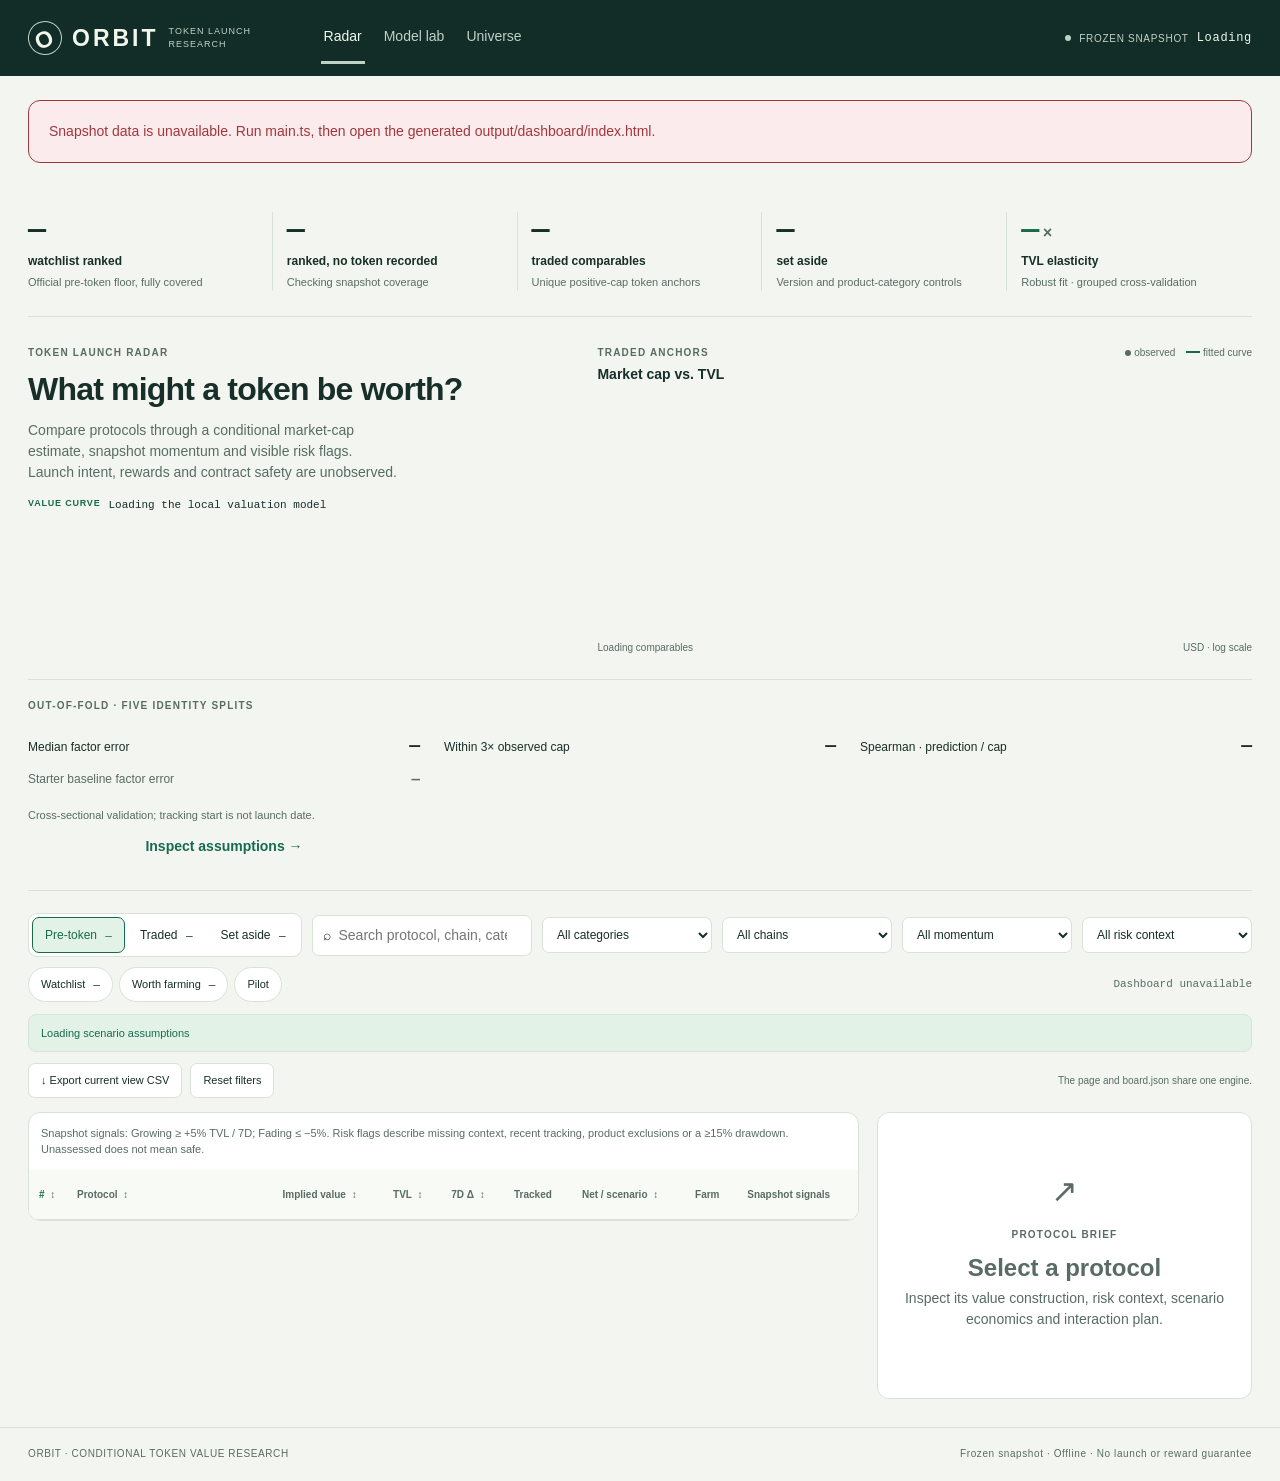
==== dashboard-built/index.html @ 159c57ff "Fix scenario links and ship complete dashboard dossiers" ====
<!doctype html><html lang=en><head><meta charset=utf-8><meta name=viewport content="width=device-width,initial-scale=1"><meta name=color-scheme content="light dark"><meta name=description content="ORBIT is an offline token launch research radar with transparent conditional valuations and snapshot signals."><title>ORBIT | Token launch radar</title><link rel=stylesheet href=app.css><link rel=stylesheet href=focus.css><script defer=defer src=../data.js></script><script defer=defer src=engine.js></script><script defer=defer src=app.js></script></head><body><a class=skip-link href=#main-content>Skip to dashboard</a><header class=topbar><a class=brand href=#board aria-label="ORBIT radar home"><span class=cb aria-hidden=true>O</span> <span>ORBIT</span> <small>TOKEN LAUNCH RESEARCH</small></a><nav class=c1d aria-label="Dashboard views"><button type=button class="c1c active" data-view=board aria-controls=board-view aria-pressed=true>Radar</button> <button type=button class=c1c data-view=model aria-controls=model-view aria-pressed=false>Model lab</button> <button type=button class=c1c data-view=universe aria-controls=universe-view aria-pressed=false>Universe</button></nav><div class=asof><span class=c14 aria-hidden=true></span> <span>FROZEN SNAPSHOT</span> <b id=asof-date>Loading</b></div></header><main id=main-content tabindex=-1><noscript><p class=c3>Enable JavaScript to explore the local snapshot. No network connection is required.</p></noscript><div id=app-error class=c3 role=alert hidden></div><section class=c18 aria-label="Snapshot summary"><div class=metric><strong id=watch-count>—</strong> <span>watchlist ranked</span> <small>Official pre-token floor, fully covered</small></div><div class=metric><strong id=rank-count>—</strong> <span>ranked, no token recorded</span> <small id=rank-sub>Checking snapshot coverage</small></div><div class=metric><strong id=trade-count>—</strong> <span>traded comparables</span> <small id=trade-sub>Unique positive-cap token anchors</small></div><div class=metric><strong id=excluded-count>—</strong> <span>set aside</span> <small>Version and product-category controls</small></div><div class="metric metric-model"><strong><span class=c0 id=elasticity>—</span><span class=c19>×</span></strong> <span>TVL elasticity</span> <small>Robust fit · grouped cross-validation</small></div></section><section class=c15 aria-labelledby=radar-title><div class=c16><span class=eyebrow>TOKEN LAUNCH RADAR</span><h1 id=radar-title>What might a token be worth?</h1><p>Compare protocols through a conditional market-cap estimate, snapshot momentum and visible risk flags. Launch intent, rewards and contract safety are unobserved.</p><div class=c11><span class=c12>VALUE CURVE</span> <code id=formula>Loading the local valuation model</code></div></div><figure class=ce style=margin:0 aria-labelledby=chart-title><figcaption class=cc><div><span class=eyebrow>TRADED ANCHORS</span><strong id=chart-title>Market cap vs. TVL</strong></div><span class=cd><i aria-hidden=true></i>observed <b aria-hidden=true></b>fitted curve</span></figcaption><canvas id=model-chart width=760 height=280 role=img aria-label="Observed market caps versus TVL, fitted curve and cross-fitted residual band, on logarithmic axes" aria-describedby=fit-sample>Market-cap and TVL data are also available in the Universe table. Model coefficients and validation metrics appear in Model lab.</canvas><div class=c6><span id=fit-sample>Loading comparables</span><span>USD · log scale</span></div></figure><div class=cv><span class=eyebrow>OUT-OF-FOLD · FIVE IDENTITY SPLITS</span><div class=cw><span>Median factor error</span><strong id=cv-error>—</strong></div><div class=cw><span>Within 3× observed cap</span><strong id=cv-within>—</strong></div><div class=cw><span>Spearman · prediction / cap</span><strong id=cv-rank>—</strong></div><div class=cx aria-hidden=true></div><div class="cw baseline"><span>Starter baseline factor error</span><strong id=baseline-error>—</strong></div><p class=cu id=recent-note>Cross-sectional validation; tracking start is not launch date.</p><button type=button class=c1y data-view=model>Inspect assumptions <span aria-hidden=true>→</span></button></div></section><section class=controls id=controls aria-label="Filter and sort protocols"><div class=c1w role=group aria-label="Protocol status"><button type=button class="seg active" data-status=Ranked aria-pressed=true>Pre-token <span id=pre-tab-count>—</span></button> <button type=button class=seg data-status=Traded aria-pressed=false>Traded <span id=traded-tab-count>—</span></button> <button type=button class=seg data-status="Set aside" aria-pressed=false>Set aside <span id=aside-tab-count>—</span></button></div><label class=c1p><span aria-hidden=true>⌕</span><span class=c1v>Search protocol, chain or category</span> <input id=search type=search placeholder="Search protocol, chain, category" autocomplete=off></label> <label class=c1r><span class=c1v>Category</span><select id=category-filter><option value="">All categories</option></select></label> <label class=c1r><span class=c1v>Chain</span><select id=chain-filter><option value="">All chains</option></select></label> <label class=c1r><span class=c1v>TVL momentum</span><select id=momentum-filter><option value="">All momentum</option><option>Growing</option><option>Steady</option><option>Fading</option><option>Unknown</option></select></label> <label class=c1r><span class=c1v>Snapshot risk context</span><select id=risk-filter><option value="">All risk context</option><option>Elevated</option><option>Caution</option><option>Unassessed</option></select></label><div class=c1h role=group aria-label="Scenario quick filters"><button type=button class=cz data-quick=watch aria-pressed=false>Watchlist <span id=watch-filter-count>—</span></button> <button type=button class=cz data-quick=worth aria-pressed=false>Worth farming <span id=worth-count>—</span></button> <button type=button class=cz data-quick=pilot aria-pressed=false>Pilot</button></div><label class=c1a>Sort by <select id=mobile-sort><option value=rank:1>Rank</option><option value=name:1>Name A–Z</option><option value=name:-1>Name Z–A</option><option value=implied_value_usd:-1>Value: highest</option><option value=implied_value_usd:1>Value: lowest</option><option value=tvl_usd:-1>TVL: highest</option><option value=tvl_usd:1>TVL: lowest</option><option value=change_7d:-1>7D change: highest</option><option value=change_7d:1>7D change: lowest</option><option value=net:-1>Scenario net: highest</option><option value=net:1>Scenario net: lowest</option></select></label> <span class=c1m id=result-count role=status aria-live=polite>Loading protocols</span></section><p class=c1o id=scenario-notice>Loading scenario assumptions</p><div class=ca id=board-tools><button type=button id=csv-export>↓ Export current view CSV</button> <button type=button id=reset-filters>Reset filters</button> <span id=match-indicator>The page and board.json share one engine.</span></div><section class=c9 id=board-view aria-label="Token radar and protocol details"><div class=c1x><table id=protocol-table aria-describedby=signal-key><caption id=signal-key>Snapshot signals: Growing ≥ +5% TVL / 7D; Fading ≤ −5%. Risk flags describe missing context, recent tracking, product exclusions or a ≥15% drawdown. Unassessed does not mean safe.</caption><thead><tr><th scope=col class=c1i aria-sort=ascending><button type=button data-sort=rank># <span aria-hidden=true>↕</span></button></th><th scope=col class=c1e><button type=button data-sort=name>Protocol <span aria-hidden=true>↕</span></button></th><th scope=col><button type=button data-sort=implied_value_usd><span id=value-label>Implied value</span> <span aria-hidden=true>↕</span></button></th><th scope=col class=c7>P10 — P90</th><th scope=col><button type=button data-sort=tvl_usd>TVL <span aria-hidden=true>↕</span></button></th><th scope=col><button type=button data-sort=change_7d>7D Δ <span aria-hidden=true>↕</span></button></th><th scope=col class=c2>Tracked</th><th scope=col class=net-col><button type=button data-sort=net>Net / scenario <span aria-hidden=true>↕</span></button></th><th scope=col>Farm</th><th scope=col>Snapshot signals</th></tr></thead><tbody id=protocol-rows></tbody></table><p class=ct id=empty-state hidden>No protocols match these filters. Use Reset filters to see this status again.</p></div><aside class=co id=detail-panel aria-label="Protocol details" tabindex=-1><div class=cl><span class=cm aria-hidden=true>↗</span><span class=eyebrow>PROTOCOL BRIEF</span><h2>Select a protocol</h2><p>Inspect its value construction, risk context, scenario economics and interaction plan.</p></div></aside></section><section class=c1l id=model-view aria-labelledby=model-title hidden><div class=c1q><div><span class=eyebrow>MODEL LAB · ORBIT 1.1</span><h2 id=model-title>A transparent conditional value curve.</h2><p>One robust Huber fit of log market cap against log TVL, trained on unique positive-cap comparables. Growth and tracking age are visible heuristics. The snapshot supplies no measured launch probability.</p></div><div class=c1b>CONDITIONAL VALUE<br><b>LAUNCH ODDS UNOBSERVED</b></div></div><div class=c1k><article class=c1j><span class=eyebrow>FIT</span><h3 id=lab-equation>ln(cap) = α + β ln(TVL / $100M)</h3><div class=cg><span>Intercept, α</span><b id=fit-alpha>—</b></div><div class=cg><span>TVL elasticity, β</span><b id=fit-beta>—</b></div><div class=cg><span>Comparable count</span><b id=fit-n>—</b></div><div class=cg><span>Residual band · P10 / P90</span><b id=fit-band>—</b></div><p class=c10>Cross-fitted residual percentiles describe traded-token dispersion. They do not form a confidence interval for an individual future token.</p></article><article class=c1j><span class=eyebrow>GROUPED VALIDATION</span><h3>Five deterministic identity folds</h3><div class=c17><b id=lab-error>—</b><span>median multiplicative error</span></div><div class=c20 aria-label="Median error comparison; smaller is better"><div><span>Orbit 1.1</span><div class=c8 aria-hidden=true><i id=orbit-bar></i></div><b id=orbit-bar-label>—</b></div><div><span>Starter</span><div class=c8 aria-hidden=true><i id=starter-bar></i></div><b id=starter-bar-label>—</b></div></div><div class=cg><span>Within 3×</span><b id=lab-within>—</b></div><div class=cg><span>Spearman rank</span><b id=lab-rank>—</b></div><p class=c10>Identity grouping prevents the same token entering both sides of a fold. This evaluates a traded-token cross-section rather than a future-launch backtest.</p></article><article class=c1j><span class=eyebrow>NEWER TRACKING COHORT</span><h3 id=cohort-title>Loading cohort</h3><div class=c17><b id=cohort-n>—</b><span>positive-cap tokens · newer tracking</span></div><div class=ch><div><b id=cohort-error>—</b><span>median factor error</span></div><div><b id=cohort-within>—</b><span>within 3×</span></div><div><b id=cohort-rank>—</b><span>rank correlation</span></div></div><p class=c10>Training uses the earlier cohort when it has at least eight comparables; otherwise the full fit is used. Small cohorts produce unstable estimates. Tracking start is not token-launch date.</p></article><article class="c1j wide"><span class=eyebrow>READ THE EVIDENCE</span><h3>What these signals describe</h3><div class=c13><div><b>Observed</b><p>TVL, seven-day TVL change, tracking date, token record, category and chain labels at one frozen date.</p></div><div><b>Unobserved</b><p>Launch intent, allocation, fees, holders, wallet eligibility, tokenomics, security audits and historical market cap.</p></div><div><b>Selection effect</b><p>Comparables are surviving traded tokens. Their valuation dispersion cannot establish launch odds for another protocol.</p></div><div><b>Missing values</b><p>Missing dates display unknown and use 365 days for seasoning. Missing change uses neutral growth and Unknown momentum.</p></div></div></article></div></section><section class=c1l id=universe-view aria-labelledby=universe-title hidden><div class=c1q><div><span class=eyebrow>SNAPSHOT AUDIT</span><h2 id=universe-title>Every protocol has a place.</h2><p>Every snapshot row is retained with its classification reason. The official watchlist is authoritative; other versions, exchanges and excluded product categories are set aside from the pre-token ranking.</p></div><div class=c1b>FROZEN SOURCE<br><b id=universe-source>Loading snapshot</b></div></div><div class=c4 id=audit-summary></div><div class="c1x c5"><table><caption>Complete source universe. Select a row to inspect its classification.</caption><thead><tr><th scope=col>Protocol</th><th scope=col>Category</th><th scope=col>Chain</th><th scope=col>TVL</th><th scope=col>Status</th><th scope=col>Decision</th></tr></thead><tbody id=universe-rows></tbody></table></div></section></main><button type=button id=drawer-backdrop tabindex=-1 aria-label="Close protocol details" hidden></button><footer><span>ORBIT · CONDITIONAL TOKEN VALUE RESEARCH</span><span>Frozen snapshot · Offline · No launch or reward guarantee</span></footer></body></html>
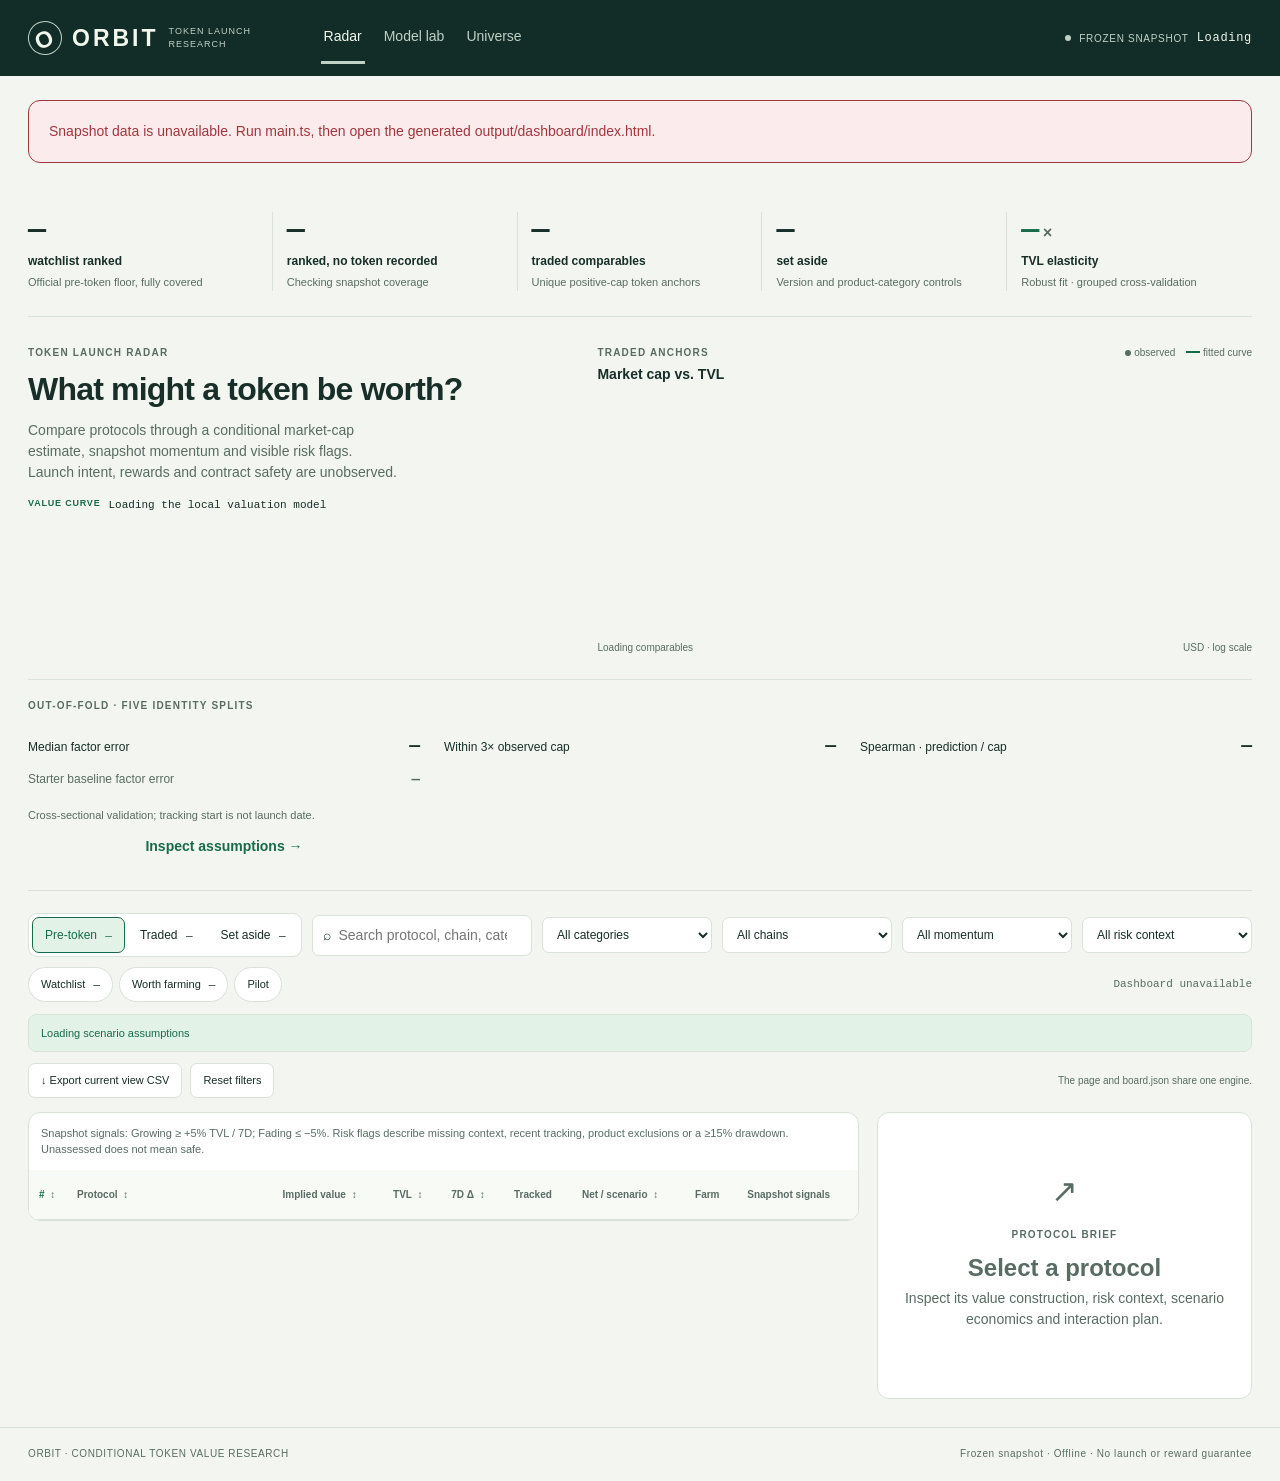
==== commit 8661d7dd: "Itemize farming plans and reconcile scenario budgets" ====
--- a/dashboard-built/index.html
+++ b/dashboard-built/index.html
@@ -1 +1 @@
-<!doctype html><html lang=en><head><meta charset=utf-8><meta name=viewport content="width=device-width,initial-scale=1"><meta name=color-scheme content="light dark"><meta name=description content="ORBIT is an offline token launch research radar with transparent conditional valuations and snapshot signals."><title>ORBIT | Token launch radar</title><link rel=stylesheet href=app.css><link rel=stylesheet href=focus.css><script defer=defer src=../data.js></script><script defer=defer src=engine.js></script><script defer=defer src=app.js></script></head><body><a class=skip-link href=#main-content>Skip to dashboard</a><header class=topbar><a class=brand href=#board aria-label="ORBIT radar home"><span class=cb aria-hidden=true>O</span> <span>ORBIT</span> <small>TOKEN LAUNCH RESEARCH</small></a><nav class=c1d aria-label="Dashboard views"><button type=button class="c1c active" data-view=board aria-controls=board-view aria-pressed=true>Radar</button> <button type=button class=c1c data-view=model aria-controls=model-view aria-pressed=false>Model lab</button> <button type=button class=c1c data-view=universe aria-controls=universe-view aria-pressed=false>Universe</button></nav><div class=asof><span class=c14 aria-hidden=true></span> <span>FROZEN SNAPSHOT</span> <b id=asof-date>Loading</b></div></header><main id=main-content tabindex=-1><noscript><p class=c3>Enable JavaScript to explore the local snapshot. No network connection is required.</p></noscript><div id=app-error class=c3 role=alert hidden></div><section class=c18 aria-label="Snapshot summary"><div class=metric><strong id=watch-count>—</strong> <span>watchlist ranked</span> <small>Official pre-token floor, fully covered</small></div><div class=metric><strong id=rank-count>—</strong> <span>ranked, no token recorded</span> <small id=rank-sub>Checking snapshot coverage</small></div><div class=metric><strong id=trade-count>—</strong> <span>traded comparables</span> <small id=trade-sub>Unique positive-cap token anchors</small></div><div class=metric><strong id=excluded-count>—</strong> <span>set aside</span> <small>Version and product-category controls</small></div><div class="metric metric-model"><strong><span class=c0 id=elasticity>—</span><span class=c19>×</span></strong> <span>TVL elasticity</span> <small>Robust fit · grouped cross-validation</small></div></section><section class=c15 aria-labelledby=radar-title><div class=c16><span class=eyebrow>TOKEN LAUNCH RADAR</span><h1 id=radar-title>What might a token be worth?</h1><p>Compare protocols through a conditional market-cap estimate, snapshot momentum and visible risk flags. Launch intent, rewards and contract safety are unobserved.</p><div class=c11><span class=c12>VALUE CURVE</span> <code id=formula>Loading the local valuation model</code></div></div><figure class=ce style=margin:0 aria-labelledby=chart-title><figcaption class=cc><div><span class=eyebrow>TRADED ANCHORS</span><strong id=chart-title>Market cap vs. TVL</strong></div><span class=cd><i aria-hidden=true></i>observed <b aria-hidden=true></b>fitted curve</span></figcaption><canvas id=model-chart width=760 height=280 role=img aria-label="Observed market caps versus TVL, fitted curve and cross-fitted residual band, on logarithmic axes" aria-describedby=fit-sample>Market-cap and TVL data are also available in the Universe table. Model coefficients and validation metrics appear in Model lab.</canvas><div class=c6><span id=fit-sample>Loading comparables</span><span>USD · log scale</span></div></figure><div class=cv><span class=eyebrow>OUT-OF-FOLD · FIVE IDENTITY SPLITS</span><div class=cw><span>Median factor error</span><strong id=cv-error>—</strong></div><div class=cw><span>Within 3× observed cap</span><strong id=cv-within>—</strong></div><div class=cw><span>Spearman · prediction / cap</span><strong id=cv-rank>—</strong></div><div class=cx aria-hidden=true></div><div class="cw baseline"><span>Starter baseline factor error</span><strong id=baseline-error>—</strong></div><p class=cu id=recent-note>Cross-sectional validation; tracking start is not launch date.</p><button type=button class=c1y data-view=model>Inspect assumptions <span aria-hidden=true>→</span></button></div></section><section class=controls id=controls aria-label="Filter and sort protocols"><div class=c1w role=group aria-label="Protocol status"><button type=button class="seg active" data-status=Ranked aria-pressed=true>Pre-token <span id=pre-tab-count>—</span></button> <button type=button class=seg data-status=Traded aria-pressed=false>Traded <span id=traded-tab-count>—</span></button> <button type=button class=seg data-status="Set aside" aria-pressed=false>Set aside <span id=aside-tab-count>—</span></button></div><label class=c1p><span aria-hidden=true>⌕</span><span class=c1v>Search protocol, chain or category</span> <input id=search type=search placeholder="Search protocol, chain, category" autocomplete=off></label> <label class=c1r><span class=c1v>Category</span><select id=category-filter><option value="">All categories</option></select></label> <label class=c1r><span class=c1v>Chain</span><select id=chain-filter><option value="">All chains</option></select></label> <label class=c1r><span class=c1v>TVL momentum</span><select id=momentum-filter><option value="">All momentum</option><option>Growing</option><option>Steady</option><option>Fading</option><option>Unknown</option></select></label> <label class=c1r><span class=c1v>Snapshot risk context</span><select id=risk-filter><option value="">All risk context</option><option>Elevated</option><option>Caution</option><option>Unassessed</option></select></label><div class=c1h role=group aria-label="Scenario quick filters"><button type=button class=cz data-quick=watch aria-pressed=false>Watchlist <span id=watch-filter-count>—</span></button> <button type=button class=cz data-quick=worth aria-pressed=false>Worth farming <span id=worth-count>—</span></button> <button type=button class=cz data-quick=pilot aria-pressed=false>Pilot</button></div><label class=c1a>Sort by <select id=mobile-sort><option value=rank:1>Rank</option><option value=name:1>Name A–Z</option><option value=name:-1>Name Z–A</option><option value=implied_value_usd:-1>Value: highest</option><option value=implied_value_usd:1>Value: lowest</option><option value=tvl_usd:-1>TVL: highest</option><option value=tvl_usd:1>TVL: lowest</option><option value=change_7d:-1>7D change: highest</option><option value=change_7d:1>7D change: lowest</option><option value=net:-1>Scenario net: highest</option><option value=net:1>Scenario net: lowest</option></select></label> <span class=c1m id=result-count role=status aria-live=polite>Loading protocols</span></section><p class=c1o id=scenario-notice>Loading scenario assumptions</p><div class=ca id=board-tools><button type=button id=csv-export>↓ Export current view CSV</button> <button type=button id=reset-filters>Reset filters</button> <span id=match-indicator>The page and board.json share one engine.</span></div><section class=c9 id=board-view aria-label="Token radar and protocol details"><div class=c1x><table id=protocol-table aria-describedby=signal-key><caption id=signal-key>Snapshot signals: Growing ≥ +5% TVL / 7D; Fading ≤ −5%. Risk flags describe missing context, recent tracking, product exclusions or a ≥15% drawdown. Unassessed does not mean safe.</caption><thead><tr><th scope=col class=c1i aria-sort=ascending><button type=button data-sort=rank># <span aria-hidden=true>↕</span></button></th><th scope=col class=c1e><button type=button data-sort=name>Protocol <span aria-hidden=true>↕</span></button></th><th scope=col><button type=button data-sort=implied_value_usd><span id=value-label>Implied value</span> <span aria-hidden=true>↕</span></button></th><th scope=col class=c7>P10 — P90</th><th scope=col><button type=button data-sort=tvl_usd>TVL <span aria-hidden=true>↕</span></button></th><th scope=col><button type=button data-sort=change_7d>7D Δ <span aria-hidden=true>↕</span></button></th><th scope=col class=c2>Tracked</th><th scope=col class=net-col><button type=button data-sort=net>Net / scenario <span aria-hidden=true>↕</span></button></th><th scope=col>Farm</th><th scope=col>Snapshot signals</th></tr></thead><tbody id=protocol-rows></tbody></table><p class=ct id=empty-state hidden>No protocols match these filters. Use Reset filters to see this status again.</p></div><aside class=co id=detail-panel aria-label="Protocol details" tabindex=-1><div class=cl><span class=cm aria-hidden=true>↗</span><span class=eyebrow>PROTOCOL BRIEF</span><h2>Select a protocol</h2><p>Inspect its value construction, risk context, scenario economics and interaction plan.</p></div></aside></section><section class=c1l id=model-view aria-labelledby=model-title hidden><div class=c1q><div><span class=eyebrow>MODEL LAB · ORBIT 1.1</span><h2 id=model-title>A transparent conditional value curve.</h2><p>One robust Huber fit of log market cap against log TVL, trained on unique positive-cap comparables. Growth and tracking age are visible heuristics. The snapshot supplies no measured launch probability.</p></div><div class=c1b>CONDITIONAL VALUE<br><b>LAUNCH ODDS UNOBSERVED</b></div></div><div class=c1k><article class=c1j><span class=eyebrow>FIT</span><h3 id=lab-equation>ln(cap) = α + β ln(TVL / $100M)</h3><div class=cg><span>Intercept, α</span><b id=fit-alpha>—</b></div><div class=cg><span>TVL elasticity, β</span><b id=fit-beta>—</b></div><div class=cg><span>Comparable count</span><b id=fit-n>—</b></div><div class=cg><span>Residual band · P10 / P90</span><b id=fit-band>—</b></div><p class=c10>Cross-fitted residual percentiles describe traded-token dispersion. They do not form a confidence interval for an individual future token.</p></article><article class=c1j><span class=eyebrow>GROUPED VALIDATION</span><h3>Five deterministic identity folds</h3><div class=c17><b id=lab-error>—</b><span>median multiplicative error</span></div><div class=c20 aria-label="Median error comparison; smaller is better"><div><span>Orbit 1.1</span><div class=c8 aria-hidden=true><i id=orbit-bar></i></div><b id=orbit-bar-label>—</b></div><div><span>Starter</span><div class=c8 aria-hidden=true><i id=starter-bar></i></div><b id=starter-bar-label>—</b></div></div><div class=cg><span>Within 3×</span><b id=lab-within>—</b></div><div class=cg><span>Spearman rank</span><b id=lab-rank>—</b></div><p class=c10>Identity grouping prevents the same token entering both sides of a fold. This evaluates a traded-token cross-section rather than a future-launch backtest.</p></article><article class=c1j><span class=eyebrow>NEWER TRACKING COHORT</span><h3 id=cohort-title>Loading cohort</h3><div class=c17><b id=cohort-n>—</b><span>positive-cap tokens · newer tracking</span></div><div class=ch><div><b id=cohort-error>—</b><span>median factor error</span></div><div><b id=cohort-within>—</b><span>within 3×</span></div><div><b id=cohort-rank>—</b><span>rank correlation</span></div></div><p class=c10>Training uses the earlier cohort when it has at least eight comparables; otherwise the full fit is used. Small cohorts produce unstable estimates. Tracking start is not token-launch date.</p></article><article class="c1j wide"><span class=eyebrow>READ THE EVIDENCE</span><h3>What these signals describe</h3><div class=c13><div><b>Observed</b><p>TVL, seven-day TVL change, tracking date, token record, category and chain labels at one frozen date.</p></div><div><b>Unobserved</b><p>Launch intent, allocation, fees, holders, wallet eligibility, tokenomics, security audits and historical market cap.</p></div><div><b>Selection effect</b><p>Comparables are surviving traded tokens. Their valuation dispersion cannot establish launch odds for another protocol.</p></div><div><b>Missing values</b><p>Missing dates display unknown and use 365 days for seasoning. Missing change uses neutral growth and Unknown momentum.</p></div></div></article></div></section><section class=c1l id=universe-view aria-labelledby=universe-title hidden><div class=c1q><div><span class=eyebrow>SNAPSHOT AUDIT</span><h2 id=universe-title>Every protocol has a place.</h2><p>Every snapshot row is retained with its classification reason. The official watchlist is authoritative; other versions, exchanges and excluded product categories are set aside from the pre-token ranking.</p></div><div class=c1b>FROZEN SOURCE<br><b id=universe-source>Loading snapshot</b></div></div><div class=c4 id=audit-summary></div><div class="c1x c5"><table><caption>Complete source universe. Select a row to inspect its classification.</caption><thead><tr><th scope=col>Protocol</th><th scope=col>Category</th><th scope=col>Chain</th><th scope=col>TVL</th><th scope=col>Status</th><th scope=col>Decision</th></tr></thead><tbody id=universe-rows></tbody></table></div></section></main><button type=button id=drawer-backdrop tabindex=-1 aria-label="Close protocol details" hidden></button><footer><span>ORBIT · CONDITIONAL TOKEN VALUE RESEARCH</span><span>Frozen snapshot · Offline · No launch or reward guarantee</span></footer></body></html>+<!doctype html><html lang=en><head><meta charset=utf-8><meta name=viewport content="width=device-width,initial-scale=1"><meta name=color-scheme content="light dark"><meta name=description content="ORBIT is an offline token launch research radar with transparent conditional valuations and snapshot signals."><title>ORBIT | Token launch radar</title><link rel=stylesheet href=app.css><link rel=stylesheet href=focus.css><script defer=defer src=../data.js></script><script defer=defer src=engine.js></script><script defer=defer src=app.js></script></head><body><a class=skip-link href=#main-content>Skip to dashboard</a><header class=aD><a class=o href=#board aria-label="ORBIT radar home"><span class=p aria-hidden=true>O</span> <span>ORBIT</span> <small>TOKEN LAUNCH RESEARCH</small></a><nav class=af aria-label="Dashboard views"><button type=button class="ad active" data-view=board aria-controls=board-view aria-pressed=true>Radar</button> <button type=button class=ad data-view=model aria-controls=model-view aria-pressed=false>Model lab</button> <button type=button class=ad data-view=universe aria-controls=universe-view aria-pressed=false>Universe</button></nav><div class=e><span class=U aria-hidden=true></span> <span>FROZEN SNAPSHOT</span> <b id=asof-date>Loading</b></div></header><main id=main-content tabindex=-1><noscript><p class=d>Enable JavaScript to explore the local snapshot. No network connection is required.</p></noscript><div id=app-error class=d role=alert hidden></div><section class=Z aria-label="Snapshot summary"><div class=X><strong id=watch-count>—</strong> <span>watchlist ranked</span> <small>Official pre-token floor, fully covered</small></div><div class=X><strong id=rank-count>—</strong> <span>ranked, no token recorded</span> <small id=rank-sub>Checking snapshot coverage</small></div><div class=X><strong id=trade-count>—</strong> <span>traded comparables</span> <small id=trade-sub>Unique positive-cap token anchors</small></div><div class=X><strong id=excluded-count>—</strong> <span>set aside</span> <small>Version and product-category controls</small></div><div class="X metric-model"><strong><span class=a id=elasticity>—</span><span class=aa>×</span></strong> <span>TVL elasticity</span> <small>Robust fit · grouped cross-validation</small></div></section><section class=V aria-labelledby=radar-title><div class=W><span class=N>TOKEN LAUNCH RADAR</span><h1 id=radar-title>What might a token be worth?</h1><p>Compare protocols through a conditional market-cap estimate, snapshot momentum and visible risk flags. Launch intent, rewards and contract safety are unobserved.</p><div class=R><span class=S>VALUE CURVE</span> <code id=formula>Loading the local valuation model</code></div></div><figure class=s style=margin:0 aria-labelledby=chart-title><figcaption class=q><div><span class=N>TRADED ANCHORS</span><strong id=chart-title>Market cap vs. TVL</strong></div><span class=r><i aria-hidden=true></i>observed <b aria-hidden=true></b>fitted curve</span></figcaption><canvas id=model-chart width=760 height=280 role=img aria-label="Observed market caps versus TVL, fitted curve and cross-fitted residual band, on logarithmic axes" aria-describedby=fit-sample>Market-cap and TVL data are also available in the Universe table. Model coefficients and validation metrics appear in Model lab.</canvas><div class=h><span id=fit-sample>Loading comparables</span><span>USD · log scale</span></div></figure><div class=K><span class=N>OUT-OF-FOLD · FIVE IDENTITY SPLITS</span><div class=L><span>Median factor error</span><strong id=cv-error>—</strong></div><div class=L><span>Within 3× observed cap</span><strong id=cv-within>—</strong></div><div class=L><span>Spearman · prediction / cap</span><strong id=cv-rank>—</strong></div><div class=M aria-hidden=true></div><div class="L l"><span>Starter baseline factor error</span><strong id=baseline-error>—</strong></div><p class=J id=recent-note>Cross-sectional validation; tracking start is not launch date.</p><button type=button class=aB data-view=model>Inspect assumptions <span aria-hidden=true>→</span></button></div></section><section class=w id=controls aria-label="Filter and sort protocols"><div class=az role=group aria-label="Protocol status"><button type=button class="at active" data-status=Ranked aria-pressed=true>Pre-token <span id=pre-tab-count>—</span></button> <button type=button class=at data-status=Traded aria-pressed=false>Traded <span id=traded-tab-count>—</span></button> <button type=button class=at data-status="Set aside" aria-pressed=false>Set aside <span id=aside-tab-count>—</span></button></div><label class=ar><span aria-hidden=true>⌕</span><span class=ay>Search protocol, chain or category</span> <input id=search type=search placeholder="Search protocol, chain, category" autocomplete=off></label> <label class=au><span class=ay>Category</span><select id=category-filter><option value="">All categories</option></select></label> <label class=au><span class=ay>Chain</span><select id=chain-filter><option value="">All chains</option></select></label> <label class=au><span class=ay>TVL momentum</span><select id=momentum-filter><option value="">All momentum</option><option>Growing</option><option>Steady</option><option>Fading</option><option>Unknown</option></select></label> <label class=au><span class=ay>Snapshot risk context</span><select id=risk-filter><option value="">All risk context</option><option>Elevated</option><option>Caution</option><option>Unassessed</option></select></label><div class=aj role=group aria-label="Scenario quick filters"><button type=button class=P data-quick=watch aria-pressed=false>Watchlist <span id=watch-filter-count>—</span></button> <button type=button class=P data-quick=worth aria-pressed=false>Worth farming <span id=worth-count>—</span></button> <button type=button class=P data-quick=pilot aria-pressed=false>Pilot</button></div><label class=ab>Sort by <select id=mobile-sort><option value=rank:1>Rank</option><option value=name:1>Name A–Z</option><option value=name:-1>Name Z–A</option><option value=implied_value_usd:-1>Value: highest</option><option value=implied_value_usd:1>Value: lowest</option><option value=tvl_usd:-1>TVL: highest</option><option value=tvl_usd:1>TVL: lowest</option><option value=change_7d:-1>7D change: highest</option><option value=change_7d:1>7D change: lowest</option><option value=net:-1>Scenario net: highest</option><option value=net:1>Scenario net: lowest</option></select></label> <span class=ao id=result-count role=status aria-live=polite>Loading protocols</span></section><p class=aq id=scenario-notice>Loading scenario assumptions</p><div class=n id=board-tools><button type=button id=csv-export>↓ Export current view CSV</button> <button type=button id=reset-filters>Reset filters</button> <span id=match-indicator>The page and board.json share one engine.</span></div><section class=m id=board-view aria-label="Token radar and protocol details"><div class=aA><table id=protocol-table aria-describedby=signal-key><caption id=signal-key>Snapshot signals: Growing ≥ +5% TVL / 7D; Fading ≤ −5%. Risk flags describe missing context, recent tracking, product exclusions or a ≥15% drawdown. Unassessed does not mean safe.</caption><thead><tr><th scope=col class=ak aria-sort=ascending><button type=button data-sort=rank># <span aria-hidden=true>↕</span></button></th><th scope=col class=ag><button type=button data-sort=name>Protocol <span aria-hidden=true>↕</span></button></th><th scope=col><button type=button data-sort=implied_value_usd><span id=value-label>Implied value</span> <span aria-hidden=true>↕</span></button></th><th scope=col class=j>P10 — P90</th><th scope=col><button type=button data-sort=tvl_usd>TVL <span aria-hidden=true>↕</span></button></th><th scope=col><button type=button data-sort=change_7d>7D Δ <span aria-hidden=true>↕</span></button></th><th scope=col class=c>Tracked</th><th scope=col class=net-col><button type=button data-sort=net>Net / scenario <span aria-hidden=true>↕</span></button></th><th scope=col>Farm</th><th scope=col>Snapshot signals</th></tr></thead><tbody id=protocol-rows></tbody></table><p class=I id=empty-state hidden>No protocols match these filters. Use Reset filters to see this status again.</p></div><aside class=D id=detail-panel aria-label="Protocol details" tabindex=-1><div class=A><span class=B aria-hidden=true>↗</span><span class=N>PROTOCOL BRIEF</span><h2>Select a protocol</h2><p>Inspect its value construction, risk context, scenario economics and interaction plan.</p></div></aside></section><section class=an id=model-view aria-labelledby=model-title hidden><div class=as><div><span class=N>MODEL LAB · ORBIT 1.1</span><h2 id=model-title>A transparent conditional value curve.</h2><p>One robust Huber fit of log market cap against log TVL, trained on unique positive-cap comparables. Growth and tracking age are visible heuristics. The snapshot supplies no measured launch probability.</p></div><div class=ac>CONDITIONAL VALUE<br><b>LAUNCH ODDS UNOBSERVED</b></div></div><div class=am><article class=al><span class=N>FIT</span><h3 id=lab-equation>ln(cap) = α + β ln(TVL / $100M)</h3><div class=u><span>Intercept, α</span><b id=fit-alpha>—</b></div><div class=u><span>TVL elasticity, β</span><b id=fit-beta>—</b></div><div class=u><span>Comparable count</span><b id=fit-n>—</b></div><div class=u><span>Residual band · P10 / P90</span><b id=fit-band>—</b></div><p class=Q>Cross-fitted residual percentiles describe traded-token dispersion. They do not form a confidence interval for an individual future token.</p></article><article class=al><span class=N>GROUPED VALIDATION</span><h3>Five deterministic identity folds</h3><div class=Y><b id=lab-error>—</b><span>median multiplicative error</span></div><div class=aE aria-label="Median error comparison; smaller is better"><div><span>Orbit 1.1</span><div class=k aria-hidden=true><i id=orbit-bar></i></div><b id=orbit-bar-label>—</b></div><div><span>Starter</span><div class=k aria-hidden=true><i id=starter-bar></i></div><b id=starter-bar-label>—</b></div></div><div class=u><span>Within 3×</span><b id=lab-within>—</b></div><div class=u><span>Spearman rank</span><b id=lab-rank>—</b></div><p class=Q>Identity grouping prevents the same token entering both sides of a fold. This evaluates a traded-token cross-section rather than a future-launch backtest.</p></article><article class=al><span class=N>NEWER TRACKING COHORT</span><h3 id=cohort-title>Loading cohort</h3><div class=Y><b id=cohort-n>—</b><span>positive-cap tokens · newer tracking</span></div><div class=v><div><b id=cohort-error>—</b><span>median factor error</span></div><div><b id=cohort-within>—</b><span>within 3×</span></div><div><b id=cohort-rank>—</b><span>rank correlation</span></div></div><p class=Q>Training uses the earlier cohort when it has at least eight comparables; otherwise the full fit is used. Small cohorts produce unstable estimates. Tracking start is not token-launch date.</p></article><article class="al aG"><span class=N>READ THE EVIDENCE</span><h3>What these signals describe</h3><div class=T><div><b>Observed</b><p>TVL, seven-day TVL change, tracking date, token record, category and chain labels at one frozen date.</p></div><div><b>Unobserved</b><p>Launch intent, allocation, fees, holders, wallet eligibility, tokenomics, security audits and historical market cap.</p></div><div><b>Selection effect</b><p>Comparables are surviving traded tokens. Their valuation dispersion cannot establish launch odds for another protocol.</p></div><div><b>Missing values</b><p>Missing dates display unknown and use 365 days for seasoning. Missing change uses neutral growth and Unknown momentum.</p></div></div></article></div></section><section class=an id=universe-view aria-labelledby=universe-title hidden><div class=as><div><span class=N>SNAPSHOT AUDIT</span><h2 id=universe-title>Every protocol has a place.</h2><p>Every snapshot row is retained with its classification reason. The official watchlist is authoritative; other versions, exchanges and excluded product categories are set aside from the pre-token ranking.</p></div><div class=ac>FROZEN SOURCE<br><b id=universe-source>Loading snapshot</b></div></div><div class=f id=audit-summary></div><div class="aA g"><table><caption>Complete source universe. Select a row to inspect its classification.</caption><thead><tr><th scope=col>Protocol</th><th scope=col>Category</th><th scope=col>Chain</th><th scope=col>TVL</th><th scope=col>Status</th><th scope=col>Decision</th></tr></thead><tbody id=universe-rows></tbody></table></div></section></main><button type=button id=drawer-backdrop tabindex=-1 aria-label="Close protocol details" hidden></button><footer><span>ORBIT · CONDITIONAL TOKEN VALUE RESEARCH</span><span>Frozen snapshot · Offline · No launch or reward guarantee</span></footer></body></html>
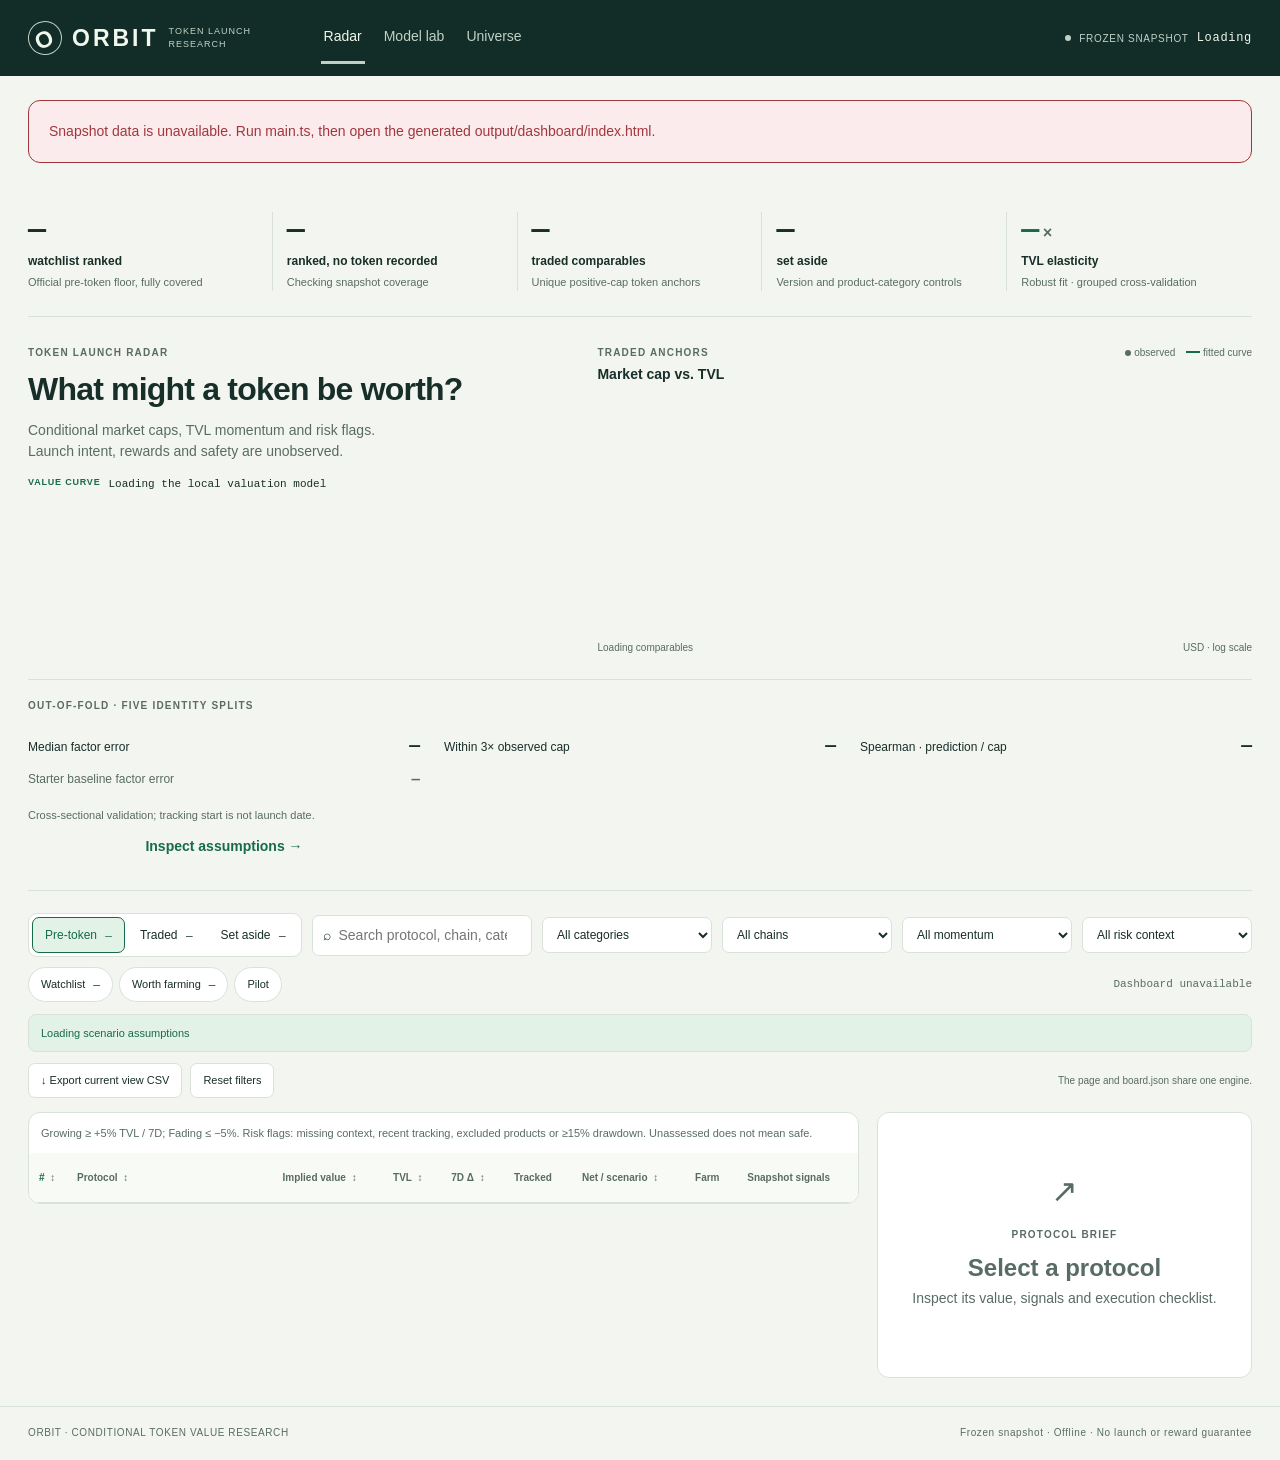
==== commit ef0e37e7: "Expose shared farming execution budgets" ====
--- a/dashboard-built/index.html
+++ b/dashboard-built/index.html
@@ -1 +1 @@
-<!doctype html><html lang=en><head><meta charset=utf-8><meta name=viewport content="width=device-width,initial-scale=1"><meta name=color-scheme content="light dark"><meta name=description content="ORBIT is an offline token launch research radar with transparent conditional valuations and snapshot signals."><title>ORBIT | Token launch radar</title><link rel=stylesheet href=app.css><link rel=stylesheet href=focus.css><script defer=defer src=../data.js></script><script defer=defer src=engine.js></script><script defer=defer src=app.js></script></head><body><a class=skip-link href=#main-content>Skip to dashboard</a><header class=aD><a class=o href=#board aria-label="ORBIT radar home"><span class=p aria-hidden=true>O</span> <span>ORBIT</span> <small>TOKEN LAUNCH RESEARCH</small></a><nav class=af aria-label="Dashboard views"><button type=button class="ad active" data-view=board aria-controls=board-view aria-pressed=true>Radar</button> <button type=button class=ad data-view=model aria-controls=model-view aria-pressed=false>Model lab</button> <button type=button class=ad data-view=universe aria-controls=universe-view aria-pressed=false>Universe</button></nav><div class=e><span class=U aria-hidden=true></span> <span>FROZEN SNAPSHOT</span> <b id=asof-date>Loading</b></div></header><main id=main-content tabindex=-1><noscript><p class=d>Enable JavaScript to explore the local snapshot. No network connection is required.</p></noscript><div id=app-error class=d role=alert hidden></div><section class=Z aria-label="Snapshot summary"><div class=X><strong id=watch-count>—</strong> <span>watchlist ranked</span> <small>Official pre-token floor, fully covered</small></div><div class=X><strong id=rank-count>—</strong> <span>ranked, no token recorded</span> <small id=rank-sub>Checking snapshot coverage</small></div><div class=X><strong id=trade-count>—</strong> <span>traded comparables</span> <small id=trade-sub>Unique positive-cap token anchors</small></div><div class=X><strong id=excluded-count>—</strong> <span>set aside</span> <small>Version and product-category controls</small></div><div class="X metric-model"><strong><span class=a id=elasticity>—</span><span class=aa>×</span></strong> <span>TVL elasticity</span> <small>Robust fit · grouped cross-validation</small></div></section><section class=V aria-labelledby=radar-title><div class=W><span class=N>TOKEN LAUNCH RADAR</span><h1 id=radar-title>What might a token be worth?</h1><p>Compare protocols through a conditional market-cap estimate, snapshot momentum and visible risk flags. Launch intent, rewards and contract safety are unobserved.</p><div class=R><span class=S>VALUE CURVE</span> <code id=formula>Loading the local valuation model</code></div></div><figure class=s style=margin:0 aria-labelledby=chart-title><figcaption class=q><div><span class=N>TRADED ANCHORS</span><strong id=chart-title>Market cap vs. TVL</strong></div><span class=r><i aria-hidden=true></i>observed <b aria-hidden=true></b>fitted curve</span></figcaption><canvas id=model-chart width=760 height=280 role=img aria-label="Observed market caps versus TVL, fitted curve and cross-fitted residual band, on logarithmic axes" aria-describedby=fit-sample>Market-cap and TVL data are also available in the Universe table. Model coefficients and validation metrics appear in Model lab.</canvas><div class=h><span id=fit-sample>Loading comparables</span><span>USD · log scale</span></div></figure><div class=K><span class=N>OUT-OF-FOLD · FIVE IDENTITY SPLITS</span><div class=L><span>Median factor error</span><strong id=cv-error>—</strong></div><div class=L><span>Within 3× observed cap</span><strong id=cv-within>—</strong></div><div class=L><span>Spearman · prediction / cap</span><strong id=cv-rank>—</strong></div><div class=M aria-hidden=true></div><div class="L l"><span>Starter baseline factor error</span><strong id=baseline-error>—</strong></div><p class=J id=recent-note>Cross-sectional validation; tracking start is not launch date.</p><button type=button class=aB data-view=model>Inspect assumptions <span aria-hidden=true>→</span></button></div></section><section class=w id=controls aria-label="Filter and sort protocols"><div class=az role=group aria-label="Protocol status"><button type=button class="at active" data-status=Ranked aria-pressed=true>Pre-token <span id=pre-tab-count>—</span></button> <button type=button class=at data-status=Traded aria-pressed=false>Traded <span id=traded-tab-count>—</span></button> <button type=button class=at data-status="Set aside" aria-pressed=false>Set aside <span id=aside-tab-count>—</span></button></div><label class=ar><span aria-hidden=true>⌕</span><span class=ay>Search protocol, chain or category</span> <input id=search type=search placeholder="Search protocol, chain, category" autocomplete=off></label> <label class=au><span class=ay>Category</span><select id=category-filter><option value="">All categories</option></select></label> <label class=au><span class=ay>Chain</span><select id=chain-filter><option value="">All chains</option></select></label> <label class=au><span class=ay>TVL momentum</span><select id=momentum-filter><option value="">All momentum</option><option>Growing</option><option>Steady</option><option>Fading</option><option>Unknown</option></select></label> <label class=au><span class=ay>Snapshot risk context</span><select id=risk-filter><option value="">All risk context</option><option>Elevated</option><option>Caution</option><option>Unassessed</option></select></label><div class=aj role=group aria-label="Scenario quick filters"><button type=button class=P data-quick=watch aria-pressed=false>Watchlist <span id=watch-filter-count>—</span></button> <button type=button class=P data-quick=worth aria-pressed=false>Worth farming <span id=worth-count>—</span></button> <button type=button class=P data-quick=pilot aria-pressed=false>Pilot</button></div><label class=ab>Sort by <select id=mobile-sort><option value=rank:1>Rank</option><option value=name:1>Name A–Z</option><option value=name:-1>Name Z–A</option><option value=implied_value_usd:-1>Value: highest</option><option value=implied_value_usd:1>Value: lowest</option><option value=tvl_usd:-1>TVL: highest</option><option value=tvl_usd:1>TVL: lowest</option><option value=change_7d:-1>7D change: highest</option><option value=change_7d:1>7D change: lowest</option><option value=net:-1>Scenario net: highest</option><option value=net:1>Scenario net: lowest</option></select></label> <span class=ao id=result-count role=status aria-live=polite>Loading protocols</span></section><p class=aq id=scenario-notice>Loading scenario assumptions</p><div class=n id=board-tools><button type=button id=csv-export>↓ Export current view CSV</button> <button type=button id=reset-filters>Reset filters</button> <span id=match-indicator>The page and board.json share one engine.</span></div><section class=m id=board-view aria-label="Token radar and protocol details"><div class=aA><table id=protocol-table aria-describedby=signal-key><caption id=signal-key>Snapshot signals: Growing ≥ +5% TVL / 7D; Fading ≤ −5%. Risk flags describe missing context, recent tracking, product exclusions or a ≥15% drawdown. Unassessed does not mean safe.</caption><thead><tr><th scope=col class=ak aria-sort=ascending><button type=button data-sort=rank># <span aria-hidden=true>↕</span></button></th><th scope=col class=ag><button type=button data-sort=name>Protocol <span aria-hidden=true>↕</span></button></th><th scope=col><button type=button data-sort=implied_value_usd><span id=value-label>Implied value</span> <span aria-hidden=true>↕</span></button></th><th scope=col class=j>P10 — P90</th><th scope=col><button type=button data-sort=tvl_usd>TVL <span aria-hidden=true>↕</span></button></th><th scope=col><button type=button data-sort=change_7d>7D Δ <span aria-hidden=true>↕</span></button></th><th scope=col class=c>Tracked</th><th scope=col class=net-col><button type=button data-sort=net>Net / scenario <span aria-hidden=true>↕</span></button></th><th scope=col>Farm</th><th scope=col>Snapshot signals</th></tr></thead><tbody id=protocol-rows></tbody></table><p class=I id=empty-state hidden>No protocols match these filters. Use Reset filters to see this status again.</p></div><aside class=D id=detail-panel aria-label="Protocol details" tabindex=-1><div class=A><span class=B aria-hidden=true>↗</span><span class=N>PROTOCOL BRIEF</span><h2>Select a protocol</h2><p>Inspect its value construction, risk context, scenario economics and interaction plan.</p></div></aside></section><section class=an id=model-view aria-labelledby=model-title hidden><div class=as><div><span class=N>MODEL LAB · ORBIT 1.1</span><h2 id=model-title>A transparent conditional value curve.</h2><p>One robust Huber fit of log market cap against log TVL, trained on unique positive-cap comparables. Growth and tracking age are visible heuristics. The snapshot supplies no measured launch probability.</p></div><div class=ac>CONDITIONAL VALUE<br><b>LAUNCH ODDS UNOBSERVED</b></div></div><div class=am><article class=al><span class=N>FIT</span><h3 id=lab-equation>ln(cap) = α + β ln(TVL / $100M)</h3><div class=u><span>Intercept, α</span><b id=fit-alpha>—</b></div><div class=u><span>TVL elasticity, β</span><b id=fit-beta>—</b></div><div class=u><span>Comparable count</span><b id=fit-n>—</b></div><div class=u><span>Residual band · P10 / P90</span><b id=fit-band>—</b></div><p class=Q>Cross-fitted residual percentiles describe traded-token dispersion. They do not form a confidence interval for an individual future token.</p></article><article class=al><span class=N>GROUPED VALIDATION</span><h3>Five deterministic identity folds</h3><div class=Y><b id=lab-error>—</b><span>median multiplicative error</span></div><div class=aE aria-label="Median error comparison; smaller is better"><div><span>Orbit 1.1</span><div class=k aria-hidden=true><i id=orbit-bar></i></div><b id=orbit-bar-label>—</b></div><div><span>Starter</span><div class=k aria-hidden=true><i id=starter-bar></i></div><b id=starter-bar-label>—</b></div></div><div class=u><span>Within 3×</span><b id=lab-within>—</b></div><div class=u><span>Spearman rank</span><b id=lab-rank>—</b></div><p class=Q>Identity grouping prevents the same token entering both sides of a fold. This evaluates a traded-token cross-section rather than a future-launch backtest.</p></article><article class=al><span class=N>NEWER TRACKING COHORT</span><h3 id=cohort-title>Loading cohort</h3><div class=Y><b id=cohort-n>—</b><span>positive-cap tokens · newer tracking</span></div><div class=v><div><b id=cohort-error>—</b><span>median factor error</span></div><div><b id=cohort-within>—</b><span>within 3×</span></div><div><b id=cohort-rank>—</b><span>rank correlation</span></div></div><p class=Q>Training uses the earlier cohort when it has at least eight comparables; otherwise the full fit is used. Small cohorts produce unstable estimates. Tracking start is not token-launch date.</p></article><article class="al aG"><span class=N>READ THE EVIDENCE</span><h3>What these signals describe</h3><div class=T><div><b>Observed</b><p>TVL, seven-day TVL change, tracking date, token record, category and chain labels at one frozen date.</p></div><div><b>Unobserved</b><p>Launch intent, allocation, fees, holders, wallet eligibility, tokenomics, security audits and historical market cap.</p></div><div><b>Selection effect</b><p>Comparables are surviving traded tokens. Their valuation dispersion cannot establish launch odds for another protocol.</p></div><div><b>Missing values</b><p>Missing dates display unknown and use 365 days for seasoning. Missing change uses neutral growth and Unknown momentum.</p></div></div></article></div></section><section class=an id=universe-view aria-labelledby=universe-title hidden><div class=as><div><span class=N>SNAPSHOT AUDIT</span><h2 id=universe-title>Every protocol has a place.</h2><p>Every snapshot row is retained with its classification reason. The official watchlist is authoritative; other versions, exchanges and excluded product categories are set aside from the pre-token ranking.</p></div><div class=ac>FROZEN SOURCE<br><b id=universe-source>Loading snapshot</b></div></div><div class=f id=audit-summary></div><div class="aA g"><table><caption>Complete source universe. Select a row to inspect its classification.</caption><thead><tr><th scope=col>Protocol</th><th scope=col>Category</th><th scope=col>Chain</th><th scope=col>TVL</th><th scope=col>Status</th><th scope=col>Decision</th></tr></thead><tbody id=universe-rows></tbody></table></div></section></main><button type=button id=drawer-backdrop tabindex=-1 aria-label="Close protocol details" hidden></button><footer><span>ORBIT · CONDITIONAL TOKEN VALUE RESEARCH</span><span>Frozen snapshot · Offline · No launch or reward guarantee</span></footer></body></html>+<!doctype html><html lang=en><head><meta charset=utf-8><meta name=viewport content="width=device-width,initial-scale=1"><meta name=color-scheme content="light dark"><meta name=description content="Offline token launch radar: fitted valuations, snapshot signals and execution checklists."><title>ORBIT | Token launch radar</title><link rel=stylesheet href=app.css><link rel=stylesheet href=focus.css><script defer=defer src=../data.js></script><script defer=defer src=engine.js></script><script defer=defer src=app.js></script></head><body><a class=skip-link href=#main-content>Skip to dashboard</a><header class=aD><a class=o href=#board aria-label="ORBIT radar home"><span class=p aria-hidden=true>O</span> <span>ORBIT</span> <small>TOKEN LAUNCH RESEARCH</small></a><nav class=af aria-label="Dashboard views"><button type=button class="ad active" data-view=board aria-controls=board-view aria-pressed=true>Radar</button> <button type=button class=ad data-view=model aria-controls=model-view aria-pressed=false>Model lab</button> <button type=button class=ad data-view=universe aria-controls=universe-view aria-pressed=false>Universe</button></nav><div class=e><span class=U aria-hidden=true></span> <span>FROZEN SNAPSHOT</span> <b id=asof-date>Loading</b></div></header><main id=main-content tabindex=-1><noscript><p class=d>Enable JavaScript. The snapshot works offline.</p></noscript><div id=app-error class=d role=alert hidden></div><section class=Z aria-label="Snapshot summary"><div class=X><strong id=watch-count>—</strong> <span>watchlist ranked</span> <small>Official pre-token floor, fully covered</small></div><div class=X><strong id=rank-count>—</strong> <span>ranked, no token recorded</span> <small id=rank-sub>Checking snapshot coverage</small></div><div class=X><strong id=trade-count>—</strong> <span>traded comparables</span> <small id=trade-sub>Unique positive-cap token anchors</small></div><div class=X><strong id=excluded-count>—</strong> <span>set aside</span> <small>Version and product-category controls</small></div><div class="X metric-model"><strong><span class=a id=elasticity>—</span><span class=aa>×</span></strong> <span>TVL elasticity</span> <small>Robust fit · grouped cross-validation</small></div></section><section class=V aria-labelledby=radar-title><div class=W><span class=N>TOKEN LAUNCH RADAR</span><h1 id=radar-title>What might a token be worth?</h1><p>Conditional market caps, TVL momentum and risk flags. Launch intent, rewards and safety are unobserved.</p><div class=R><span class=S>VALUE CURVE</span> <code id=formula>Loading the local valuation model</code></div></div><figure class=s style=margin:0 aria-labelledby=chart-title><figcaption class=q><div><span class=N>TRADED ANCHORS</span><strong id=chart-title>Market cap vs. TVL</strong></div><span class=r><i aria-hidden=true></i>observed <b aria-hidden=true></b>fitted curve</span></figcaption><canvas id=model-chart width=760 height=280 role=img aria-label="Observed market caps versus TVL, fitted curve and cross-fitted residual band, on logarithmic axes" aria-describedby=fit-sample>Data: Universe. Coefficients and validation: Model lab.</canvas><div class=h><span id=fit-sample>Loading comparables</span><span>USD · log scale</span></div></figure><div class=K><span class=N>OUT-OF-FOLD · FIVE IDENTITY SPLITS</span><div class=L><span>Median factor error</span><strong id=cv-error>—</strong></div><div class=L><span>Within 3× observed cap</span><strong id=cv-within>—</strong></div><div class=L><span>Spearman · prediction / cap</span><strong id=cv-rank>—</strong></div><div class=M aria-hidden=true></div><div class="L l"><span>Starter baseline factor error</span><strong id=baseline-error>—</strong></div><p class=J id=recent-note>Cross-sectional validation; tracking start is not launch date.</p><button type=button class=aB data-view=model>Inspect assumptions <span aria-hidden=true>→</span></button></div></section><section class=w id=controls aria-label="Filter and sort protocols"><div class=az role=group aria-label="Protocol status"><button type=button class="at active" data-status=Ranked aria-pressed=true>Pre-token <span id=pre-tab-count>—</span></button> <button type=button class=at data-status=Traded aria-pressed=false>Traded <span id=traded-tab-count>—</span></button> <button type=button class=at data-status="Set aside" aria-pressed=false>Set aside <span id=aside-tab-count>—</span></button></div><label class=ar><span aria-hidden=true>⌕</span><span class=ay>Search protocol, chain or category</span> <input id=search type=search placeholder="Search protocol, chain, category" autocomplete=off></label> <label class=au><span class=ay>Category</span><select id=category-filter><option value="">All categories</option></select></label> <label class=au><span class=ay>Chain</span><select id=chain-filter><option value="">All chains</option></select></label> <label class=au><span class=ay>TVL momentum</span><select id=momentum-filter><option value="">All momentum</option><option>Growing</option><option>Steady</option><option>Fading</option><option>Unknown</option></select></label> <label class=au><span class=ay>Snapshot risk context</span><select id=risk-filter><option value="">All risk context</option><option>Elevated</option><option>Caution</option><option>Unassessed</option></select></label><div class=aj role=group aria-label="Scenario quick filters"><button type=button class=P data-quick=watch aria-pressed=false>Watchlist <span id=watch-filter-count>—</span></button> <button type=button class=P data-quick=worth aria-pressed=false>Worth farming <span id=worth-count>—</span></button> <button type=button class=P data-quick=pilot aria-pressed=false>Pilot</button></div><label class=ab>Sort by <select id=mobile-sort><option value=rank:1>Rank</option><option value=name:1>Name A–Z</option><option value=name:-1>Name Z–A</option><option value=implied_value_usd:-1>Value: highest</option><option value=implied_value_usd:1>Value: lowest</option><option value=tvl_usd:-1>TVL: highest</option><option value=tvl_usd:1>TVL: lowest</option><option value=change_7d:-1>7D change: highest</option><option value=change_7d:1>7D change: lowest</option><option value=net:-1>Scenario net: highest</option><option value=net:1>Scenario net: lowest</option></select></label> <span class=ao id=result-count role=status aria-live=polite>Loading protocols</span></section><p class=aq id=scenario-notice>Loading scenario assumptions</p><div class=n id=board-tools><button type=button id=csv-export>↓ Export current view CSV</button> <button type=button id=reset-filters>Reset filters</button> <span id=match-indicator>The page and board.json share one engine.</span></div><section class=m id=board-view aria-label="Token radar and protocol details"><div class=aA><table id=protocol-table aria-describedby=signal-key><caption id=signal-key>Growing ≥ +5% TVL / 7D; Fading ≤ −5%. Risk flags: missing context, recent tracking, excluded products or ≥15% drawdown. Unassessed does not mean safe.</caption><thead><tr><th scope=col class=ak aria-sort=ascending><button type=button data-sort=rank># <span aria-hidden=true>↕</span></button></th><th scope=col class=ag><button type=button data-sort=name>Protocol <span aria-hidden=true>↕</span></button></th><th scope=col><button type=button data-sort=implied_value_usd><span id=value-label>Implied value</span> <span aria-hidden=true>↕</span></button></th><th scope=col class=j>P10 — P90</th><th scope=col><button type=button data-sort=tvl_usd>TVL <span aria-hidden=true>↕</span></button></th><th scope=col><button type=button data-sort=change_7d>7D Δ <span aria-hidden=true>↕</span></button></th><th scope=col class=c>Tracked</th><th scope=col class=net-col><button type=button data-sort=net>Net / scenario <span aria-hidden=true>↕</span></button></th><th scope=col>Farm</th><th scope=col>Snapshot signals</th></tr></thead><tbody id=protocol-rows></tbody></table><p class=I id=empty-state hidden>No protocols match these filters. Use Reset filters to see this status again.</p></div><aside class=D id=detail-panel aria-label="Protocol details" tabindex=-1><div class=A><span class=B aria-hidden=true>↗</span><span class=N>PROTOCOL BRIEF</span><h2>Select a protocol</h2><p>Inspect its value, signals and execution checklist.</p></div></aside></section><section class=an id=model-view aria-labelledby=model-title hidden><div class=as><div><span class=N>MODEL LAB · ORBIT 1.1</span><h2 id=model-title>A transparent conditional value curve.</h2><p>Huber log-cap/TVL fit on unique positive-cap tokens. Growth and age are heuristics; launch odds unobserved.</p></div><div class=ac>CONDITIONAL VALUE<br><b>LAUNCH ODDS UNOBSERVED</b></div></div><div class=am><article class=al><span class=N>FIT</span><h3 id=lab-equation>ln(cap) = α + β ln(TVL / $100M)</h3><div class=u><span>Intercept, α</span><b id=fit-alpha>—</b></div><div class=u><span>TVL elasticity, β</span><b id=fit-beta>—</b></div><div class=u><span>Comparable count</span><b id=fit-n>—</b></div><div class=u><span>Residual band · P10 / P90</span><b id=fit-band>—</b></div><p class=Q>Residual bands: traded-token dispersion, not future-token confidence intervals.</p></article><article class=al><span class=N>GROUPED VALIDATION</span><h3>Five deterministic identity folds</h3><div class=Y><b id=lab-error>—</b><span>median multiplicative error</span></div><div class=aE aria-label="Median error comparison; smaller is better"><div><span>Orbit 1.1</span><div class=k aria-hidden=true><i id=orbit-bar></i></div><b id=orbit-bar-label>—</b></div><div><span>Starter</span><div class=k aria-hidden=true><i id=starter-bar></i></div><b id=starter-bar-label>—</b></div></div><div class=u><span>Within 3×</span><b id=lab-within>—</b></div><div class=u><span>Spearman rank</span><b id=lab-rank>—</b></div><p class=Q>One fold per token identity; traded cross-section, not a launch backtest.</p></article><article class=al><span class=N>NEWER TRACKING COHORT</span><h3 id=cohort-title>Loading cohort</h3><div class=Y><b id=cohort-n>—</b><span>positive-cap tokens · newer tracking</span></div><div class=v><div><b id=cohort-error>—</b><span>median factor error</span></div><div><b id=cohort-within>—</b><span>within 3×</span></div><div><b id=cohort-rank>—</b><span>rank correlation</span></div></div><p class=Q>Fit uses ≥8 earlier anchors, else all anchors. Small cohorts are unstable. Tracking start is not launch date.</p></article><article class="al aG"><span class=N>READ THE EVIDENCE</span><h3>What these signals describe</h3><div class=T><div><b>Observed</b><p>Frozen TVL, 7D change, tracking date, token record, category and chains.</p></div><div><b>Unobserved</b><p>Launch intent, rewards, eligibility, fees, holders, tokenomics, audits and cap history.</p></div><div><b>Selection effect</b><p>Surviving traded tokens cannot establish another protocol's launch odds.</p></div><div><b>Missing values</b><p>Unknown dates use 365d seasoning. Missing change uses neutral growth and Unknown momentum.</p></div></div></article></div></section><section class=an id=universe-view aria-labelledby=universe-title hidden><div class=as><div><span class=N>SNAPSHOT AUDIT</span><h2 id=universe-title>Every protocol has a place.</h2><p>Every row retains its reason. Watchlist overrides are explicit; other versions, exchanges and excluded products stay outside rankings.</p></div><div class=ac>FROZEN SOURCE<br><b id=universe-source>Loading snapshot</b></div></div><div class=f id=audit-summary></div><div class="aA g"><table><caption>Complete source universe. Select a row to inspect its classification.</caption><thead><tr><th scope=col>Protocol</th><th scope=col>Category</th><th scope=col>Chain</th><th scope=col>TVL</th><th scope=col>Status</th><th scope=col>Decision</th></tr></thead><tbody id=universe-rows></tbody></table></div></section></main><button type=button id=drawer-backdrop tabindex=-1 aria-label="Close protocol details" hidden></button><footer><span>ORBIT · CONDITIONAL TOKEN VALUE RESEARCH</span><span>Frozen snapshot · Offline · No launch or reward guarantee</span></footer></body></html>
